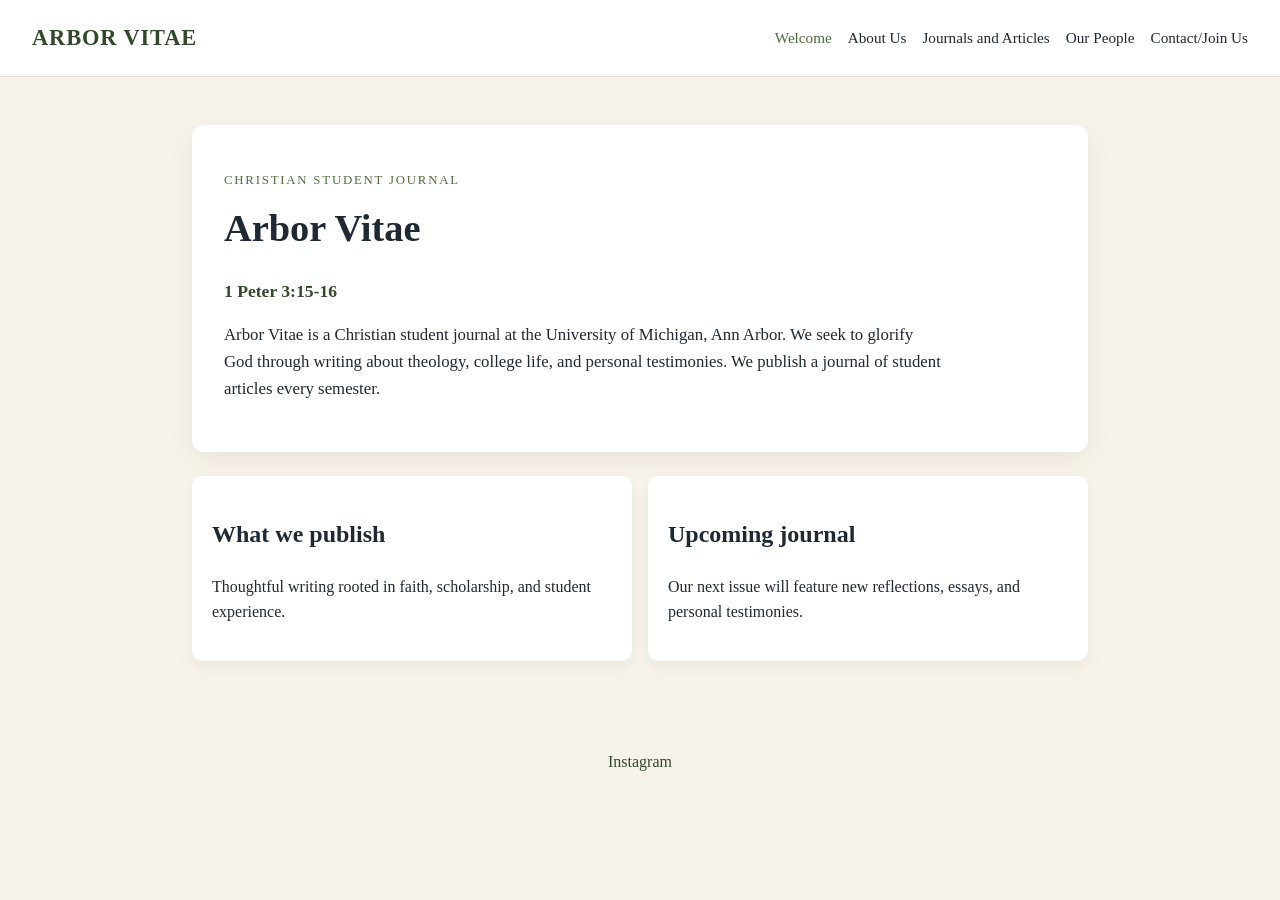
==== index.html @ 4d2ca2cb "Set up static site with auto-generated per-article pages Adds a build script that scans articles/ fo" ====
<!DOCTYPE html>
<html lang="en">
  <head>
    <meta charset="UTF-8" />
    <meta name="viewport" content="width=device-width, initial-scale=1.0" />
    <title>Arbor Vitae</title>
    <link rel="stylesheet" href="styles.css" />
  </head>
  <body>
    <header class="site-header">
      <div class="brand-block">
        <a href="./" class="brand">Arbor Vitae</a>
      </div>
      <nav class="site-nav" aria-label="Primary navigation">
        <a href="./" class="active">Welcome</a>
        <a href="./about/">About Us</a>
        <a href="./articles/">Journals and Articles</a>
        <a href="./people/">Our People</a>
        <a href="./contact/">Contact/Join Us</a>
      </nav>
    </header>

    <main class="page-content">
      <section class="hero">
        <p class="section-label">Christian student journal</p>
        <h1>Arbor Vitae</h1>
        <p class="verse">1 Peter 3:15-16</p>
        <p class="intro">
          Arbor Vitae is a Christian student journal at the University of Michigan, Ann Arbor. We seek to glorify God through writing about theology, college life, and personal testimonies. We publish a journal of student articles every semester.
        </p>
      </section>

      <section class="card-grid">
        <article class="card">
          <h2>What we publish</h2>
          <p>Thoughtful writing rooted in faith, scholarship, and student experience.</p>
        </article>
        <article class="card">
          <h2>Upcoming journal</h2>
          <p>Our next issue will feature new reflections, essays, and personal testimonies.</p>
        </article>
      </section>
    </main>

    <footer class="site-footer">
      <a href="https://www.instagram.com/arborvitaeumich/" target="_blank" rel="noreferrer">Instagram</a>
    </footer>
  </body>
</html>
---- styles.css ----
:root {
  --bg: #f7f3ea;
  --surface: #ffffff;
  --text: #1f2933;
  --muted: #5b6770;
  --accent: #4f6d3c;
  --accent-dark: #32482b;
}

* {
  box-sizing: border-box;
}

body {
  margin: 0;
  font-family: Georgia, "Times New Roman", serif;
  background: var(--bg);
  color: var(--text);
  line-height: 1.6;
}

.site-header {
  display: flex;
  justify-content: space-between;
  align-items: center;
  padding: 1.25rem 2rem;
  background: var(--surface);
  border-bottom: 1px solid #e3dccf;
}

.brand {
  color: var(--accent-dark);
  text-decoration: none;
  font-size: 1.4rem;
  font-weight: 700;
  letter-spacing: 0.04em;
  text-transform: uppercase;
}

.site-nav {
  display: flex;
  gap: 1rem;
  flex-wrap: wrap;
}

.site-nav a {
  text-decoration: none;
  color: var(--text);
  font-size: 0.95rem;
}

.site-nav a.active,
.site-nav a:hover {
  color: var(--accent);
}

.page-content {
  max-width: 960px;
  margin: 0 auto;
  padding: 3rem 2rem 4rem;
}

.hero {
  background: var(--surface);
  padding: 2rem;
  border-radius: 12px;
  box-shadow: 0 8px 24px rgba(0, 0, 0, 0.06);
}

.section-label {
  text-transform: uppercase;
  letter-spacing: 0.14em;
  font-size: 0.8rem;
  color: var(--accent);
  margin-bottom: 0.5rem;
}

h1 {
  margin: 0 0 0.5rem;
  font-size: 2.4rem;
}

.verse {
  font-size: 1.1rem;
  font-weight: 600;
  color: var(--accent-dark);
  margin-bottom: 1rem;
}

.intro {
  font-size: 1.05rem;
  max-width: 720px;
}

.card-grid {
  display: grid;
  grid-template-columns: repeat(auto-fit, minmax(220px, 1fr));
  gap: 1rem;
  margin-top: 1.5rem;
}

.card {
  background: var(--surface);
  padding: 1.25rem;
  border-radius: 10px;
  box-shadow: 0 6px 16px rgba(0, 0, 0, 0.05);
}

a.card {
  display: block;
  color: inherit;
  text-decoration: none;
  transition: box-shadow 0.15s ease, transform 0.15s ease;
}

a.card:hover {
  box-shadow: 0 8px 20px rgba(0, 0, 0, 0.1);
  transform: translateY(-2px);
}

.pdf-viewer {
  margin-top: 1.5rem;
}

.pdf-viewer iframe {
  width: 100%;
  height: 80vh;
  border: none;
  border-radius: 12px;
  background: var(--surface);
  box-shadow: 0 8px 24px rgba(0, 0, 0, 0.06);
}

.site-footer {
  text-align: center;
  padding: 1.5rem 1rem 2rem;
}

.site-footer a {
  color: var(--accent-dark);
  text-decoration: none;
}

@media (max-width: 700px) {
  .site-header {
    flex-direction: column;
    align-items: flex-start;
  }

  .site-nav {
    margin-top: 0.75rem;
  }
}
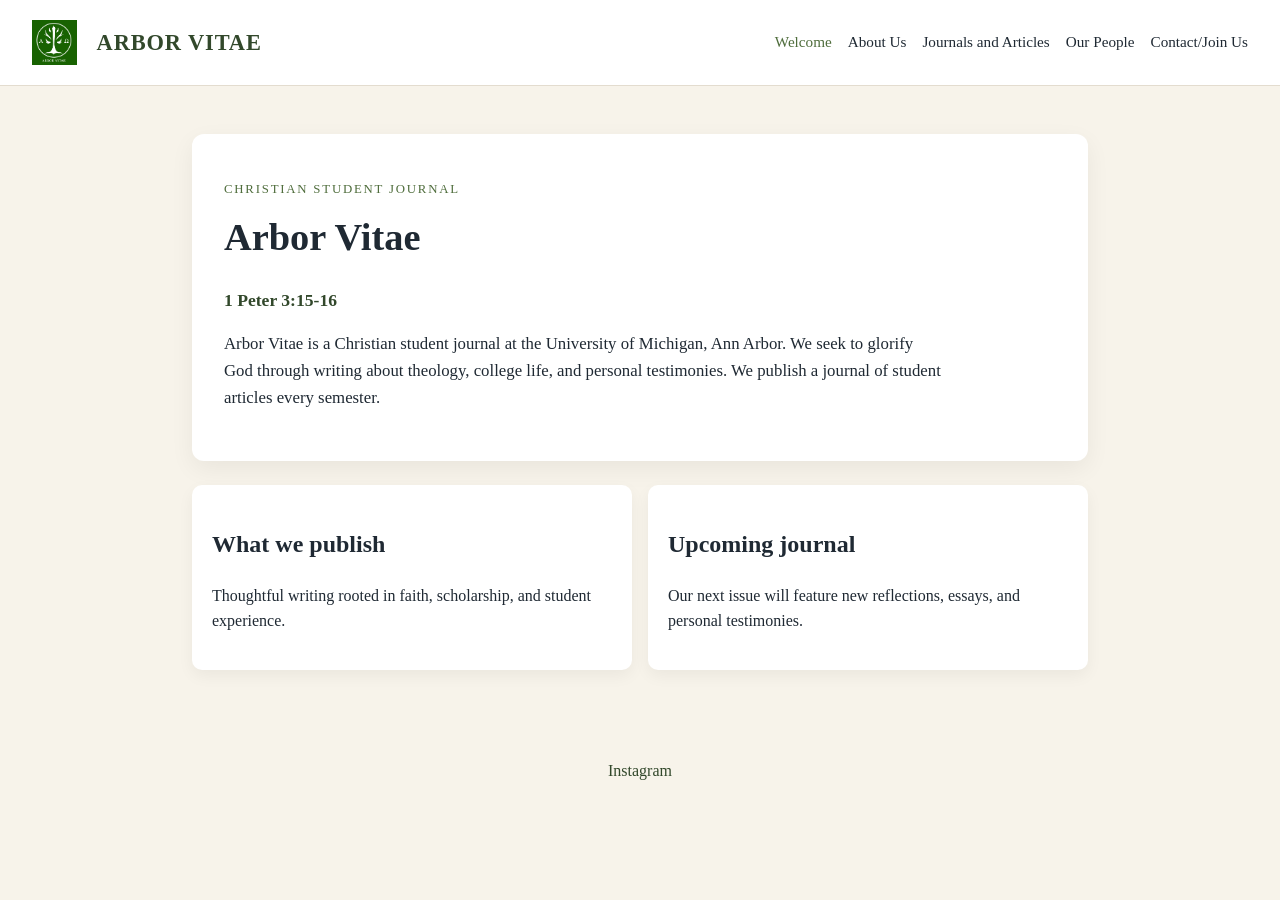
==== commit c7f5c855: "Added a new bio and the arbor vitae logo" ====
--- a/index.html
+++ b/index.html
@@ -9,7 +9,10 @@
   <body>
     <header class="site-header">
       <div class="brand-block">
-        <a href="./" class="brand">Arbor Vitae</a>
+        <a href="./" class="brand">
+          <img src="images/ArborVitaeLogo.png" alt="" class="brand-logo" />
+          Arbor Vitae
+        </a>
       </div>
       <nav class="site-nav" aria-label="Primary navigation">
         <a href="./" class="active">Welcome</a>
--- a/styles.css
+++ b/styles.css
@@ -29,12 +29,21 @@
 }
 
 .brand {
+  display: flex;
+  align-items: center;
+  gap: calc(0.6rem + 10px);
   color: var(--accent-dark);
   text-decoration: none;
   font-size: 1.4rem;
   font-weight: 700;
   letter-spacing: 0.04em;
   text-transform: uppercase;
+}
+
+.brand-logo {
+  width: 45px;
+  height: 45px;
+  object-fit: contain;
 }
 
 .site-nav {
@@ -118,6 +127,50 @@
   transform: translateY(-2px);
 }
 
+.people-grid {
+  display: grid;
+  grid-template-columns: repeat(2, 1fr);
+  gap: 1.5rem;
+  margin-top: 1.5rem;
+}
+
+.person-card {
+  background: var(--surface);
+  padding: 1.5rem;
+  border-radius: 10px;
+  box-shadow: 0 6px 16px rgba(0, 0, 0, 0.05);
+  text-align: center;
+}
+
+.person-photo {
+  width: 200px;
+  height: 200px;
+  margin: 0 auto 1rem;
+  border-radius: 50%;
+  overflow: hidden;
+  display: flex;
+  align-items: center;
+  justify-content: center;
+}
+
+.person-photo img {
+  display: flex;
+  width: 200px;
+}
+
+.person-bio h2 {
+  margin: 0 0 0.15rem;
+  font-size: 1.3rem;
+}
+
+.person-role {
+  color: var(--accent);
+  font-size: 0.8rem;
+  text-transform: uppercase;
+  letter-spacing: 0.08em;
+  margin-bottom: 0.75rem;
+}
+
 .pdf-viewer {
   margin-top: 1.5rem;
 }
@@ -150,4 +203,8 @@
   .site-nav {
     margin-top: 0.75rem;
   }
-}
+
+  .people-grid {
+    grid-template-columns: 1fr;
+  }
+}
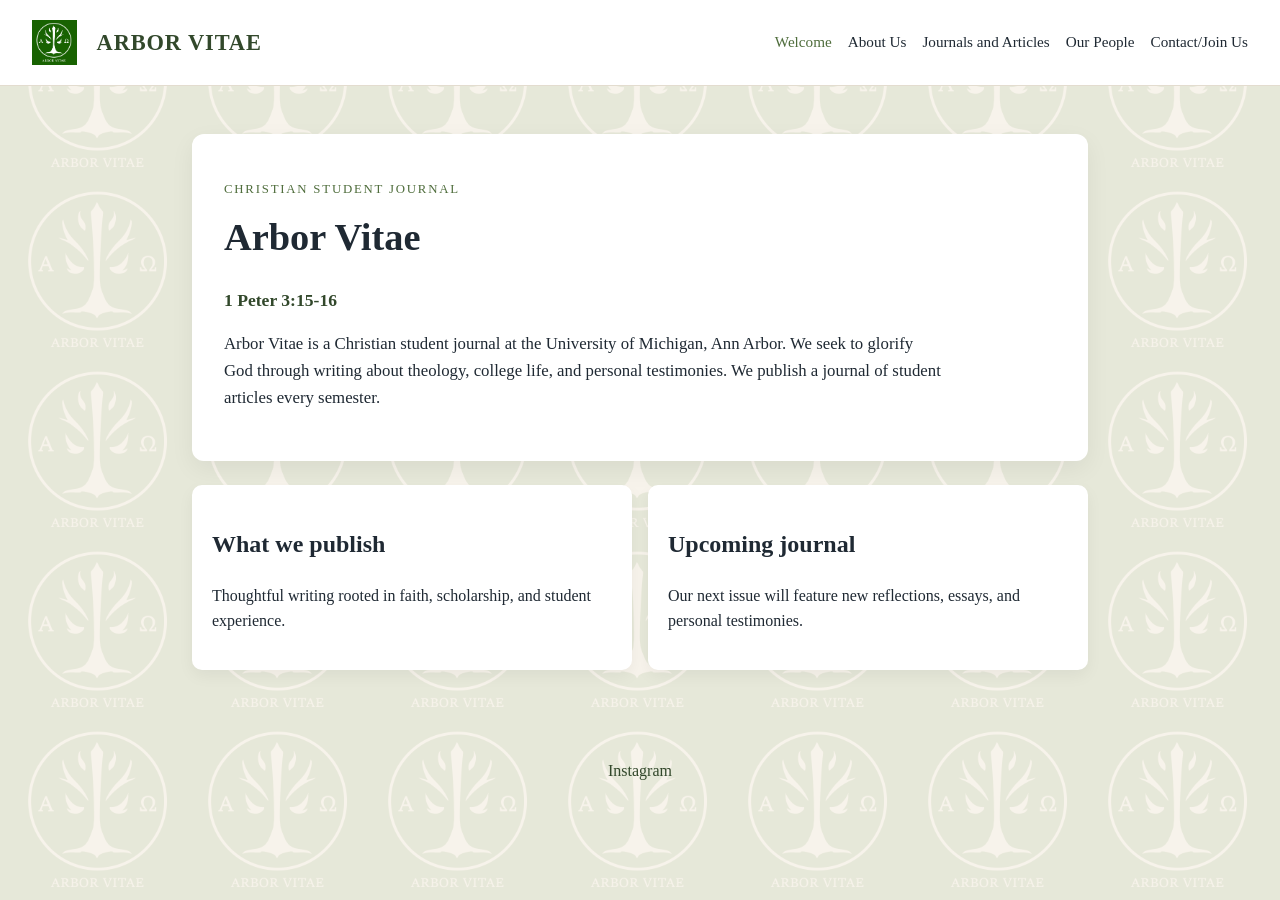
==== commit 053175ed: "Testing a tiled background" ====
--- a/index.html
+++ b/index.html
@@ -7,6 +7,7 @@
     <link rel="stylesheet" href="styles.css" />
   </head>
   <body>
+    <div class="bg-pattern" aria-hidden="true"></div>
     <header class="site-header">
       <div class="brand-block">
         <a href="./" class="brand">
--- a/styles.css
+++ b/styles.css
@@ -40,6 +40,18 @@
   text-transform: uppercase;
 }
 
+.bg-pattern {
+  position: fixed;
+  inset: 0;
+  z-index: -1;
+  background-image: url("images/ArborVitaeLogo.png");
+  background-repeat: repeat;
+  background-position: center;
+  background-size: 180px 180px;
+  opacity: 0.07;
+  pointer-events: none;
+}
+
 .brand-logo {
   width: 45px;
   height: 45px;
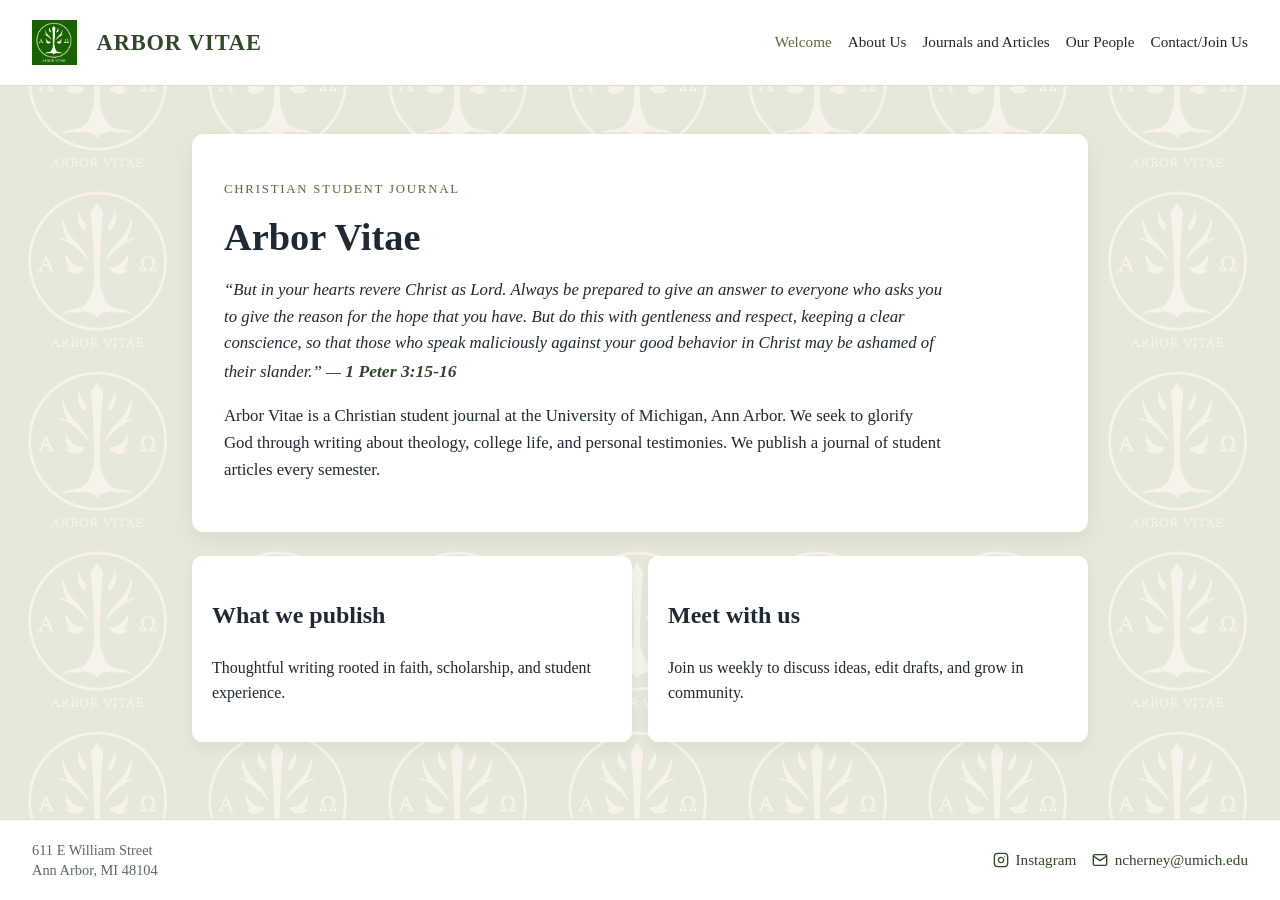
==== commit 61e0a35b: "Style changes" ====
--- a/index.html
+++ b/index.html
@@ -28,7 +28,10 @@
       <section class="hero">
         <p class="section-label">Christian student journal</p>
         <h1>Arbor Vitae</h1>
-        <p class="verse">1 Peter 3:15-16</p>
+        <p class="verse-text">
+          &ldquo;But in your hearts revere Christ as Lord. Always be prepared to give an answer to everyone who asks you to give the reason for the hope that you have. But do this with gentleness and respect, keeping a clear conscience, so that those who speak maliciously against your good behavior in Christ may be ashamed of their slander.&rdquo;
+          &mdash; <span class="verse">1 Peter 3:15-16</span>
+        </p>
         <p class="intro">
           Arbor Vitae is a Christian student journal at the University of Michigan, Ann Arbor. We seek to glorify God through writing about theology, college life, and personal testimonies. We publish a journal of student articles every semester.
         </p>
@@ -39,15 +42,28 @@
           <h2>What we publish</h2>
           <p>Thoughtful writing rooted in faith, scholarship, and student experience.</p>
         </article>
-        <article class="card">
-          <h2>Upcoming journal</h2>
-          <p>Our next issue will feature new reflections, essays, and personal testimonies.</p>
-        </article>
+        <a class="card" href="./contact/">
+          <h2>Meet with us</h2>
+          <p>Join us weekly to discuss ideas, edit drafts, and grow in community.</p>
+        </a>
       </section>
     </main>
 
     <footer class="site-footer">
-      <a href="https://www.instagram.com/arborvitaeumich/" target="_blank" rel="noreferrer">Instagram</a>
+      <div class="footer-address">
+        611 E William Street<br />
+        Ann Arbor, MI 48104
+      </div>
+      <div class="footer-links">
+        <a href="https://www.instagram.com/arborvitaeumich/" target="_blank" rel="noreferrer">
+          <svg class="icon" viewBox="0 0 24 24" fill="none" stroke="currentColor" stroke-width="2" stroke-linecap="round" stroke-linejoin="round" aria-hidden="true"><rect x="2" y="2" width="20" height="20" rx="5" ry="5"></rect><path d="M16 11.37A4 4 0 1 1 12.63 8 4 4 0 0 1 16 11.37z"></path><line x1="17.5" y1="6.5" x2="17.51" y2="6.5"></line></svg>
+          Instagram
+        </a>
+        <a href="mailto:ncherney@umich.edu">
+          <svg class="icon" viewBox="0 0 24 24" fill="none" stroke="currentColor" stroke-width="2" stroke-linecap="round" stroke-linejoin="round" aria-hidden="true"><path d="M4 4h16c1.1 0 2 .9 2 2v12c0 1.1-.9 2-2 2H4c-1.1 0-2-.9-2-2V6c0-1.1.9-2 2-2z"></path><polyline points="22,6 12,13 2,6"></polyline></svg>
+          ncherney@umich.edu
+        </a>
+      </div>
     </footer>
   </body>
 </html>
--- a/styles.css
+++ b/styles.css
@@ -11,8 +11,15 @@
   box-sizing: border-box;
 }
 
+html {
+  height: 100%;
+}
+
 body {
   margin: 0;
+  min-height: 100%;
+  display: flex;
+  flex-direction: column;
   font-family: Georgia, "Times New Roman", serif;
   background: var(--bg);
   color: var(--text);
@@ -76,7 +83,9 @@
 }
 
 .page-content {
+  flex: 1;
   max-width: 960px;
+  width: 100%;
   margin: 0 auto;
   padding: 3rem 2rem 4rem;
 }
@@ -101,6 +110,14 @@
   font-size: 2.4rem;
 }
 
+.verse-text {
+  font-style: italic;
+  font-size: 1.05rem;
+  color: var(--text);
+  max-width: 720px;
+  margin: 0.5rem 0 0.5rem;
+}
+
 .verse {
   font-size: 1.1rem;
   font-weight: 600;
@@ -111,6 +128,82 @@
 .intro {
   font-size: 1.05rem;
   max-width: 720px;
+}
+
+.instagram-link {
+  display: inline-block;
+  margin-top: 1.5rem;
+  color: var(--accent-dark);
+  font-weight: 600;
+  text-decoration: none;
+}
+
+.instagram-link:hover {
+  color: var(--accent);
+}
+
+.email-form {
+  margin-top: 2rem;
+  padding-top: 1.5rem;
+  border-top: 1px solid #e3dccf;
+}
+
+.email-form h2 {
+  margin: 0 0 0.75rem;
+  font-size: 1.4rem;
+}
+
+.contact-form {
+  display: flex;
+  flex-direction: column;
+  gap: 0.75rem;
+  max-width: 520px;
+}
+
+.contact-form label {
+  font-size: 0.85rem;
+  font-weight: 600;
+  color: var(--accent-dark);
+}
+
+.contact-form input,
+.contact-form textarea {
+  font-family: inherit;
+  font-size: 1rem;
+  padding: 0.6rem 0.75rem;
+  border: 1px solid #e3dccf;
+  border-radius: 8px;
+  background: var(--bg);
+  color: var(--text);
+  resize: vertical;
+}
+
+.contact-form input:focus,
+.contact-form textarea:focus {
+  outline: 2px solid var(--accent);
+  outline-offset: 1px;
+}
+
+.contact-form .button {
+  align-self: flex-start;
+  display: inline-block;
+  margin-top: 0.5rem;
+  margin-bottom: 1rem;
+  font-family: inherit;
+  font-size: 0.95rem;
+  padding: 0.6rem 1.5rem;
+  border: none;
+  border-radius: 8px;
+  background: var(--accent);
+  color: #fff;
+  text-decoration: none;
+  cursor: pointer;
+  transition: background 0.15s ease;
+}
+
+.contact-form .button:hover {
+  background: var(--accent-dark);
+  color: #fff;
 }
 
 .card-grid {
@@ -197,13 +290,46 @@
 }
 
 .site-footer {
-  text-align: center;
-  padding: 1.5rem 1rem 2rem;
-}
-
-.site-footer a {
-  color: var(--accent-dark);
-  text-decoration: none;
+  display: flex;
+  justify-content: space-between;
+  align-items: center;
+  gap: 1rem;
+  flex-wrap: wrap;
+  padding: 1.25rem 2rem;
+  background: var(--surface);
+  border-top: 1px solid #e3dccf;
+}
+
+.footer-address {
+  color: var(--muted);
+  font-size: 0.9rem;
+  line-height: 1.4;
+}
+
+.footer-links {
+  display: flex;
+  gap: 1rem;
+  flex-wrap: wrap;
+}
+
+.footer-links a {
+  display: inline-flex;
+  align-items: center;
+  gap: 0.4rem;
+  color: var(--accent-dark);
+  text-decoration: none;
+  font-size: 0.95rem;
+}
+
+.footer-links .icon {
+  width: 16px;
+  height: 16px;
+  flex-shrink: 0;
+}
+
+.footer-links a:hover,
+.footer-links a.active {
+  color: var(--accent);
 }
 
 @media (max-width: 700px) {
@@ -216,6 +342,11 @@
     margin-top: 0.75rem;
   }
 
+  .site-footer {
+    flex-direction: column;
+    align-items: flex-start;
+  }
+
   .people-grid {
     grid-template-columns: 1fr;
   }
